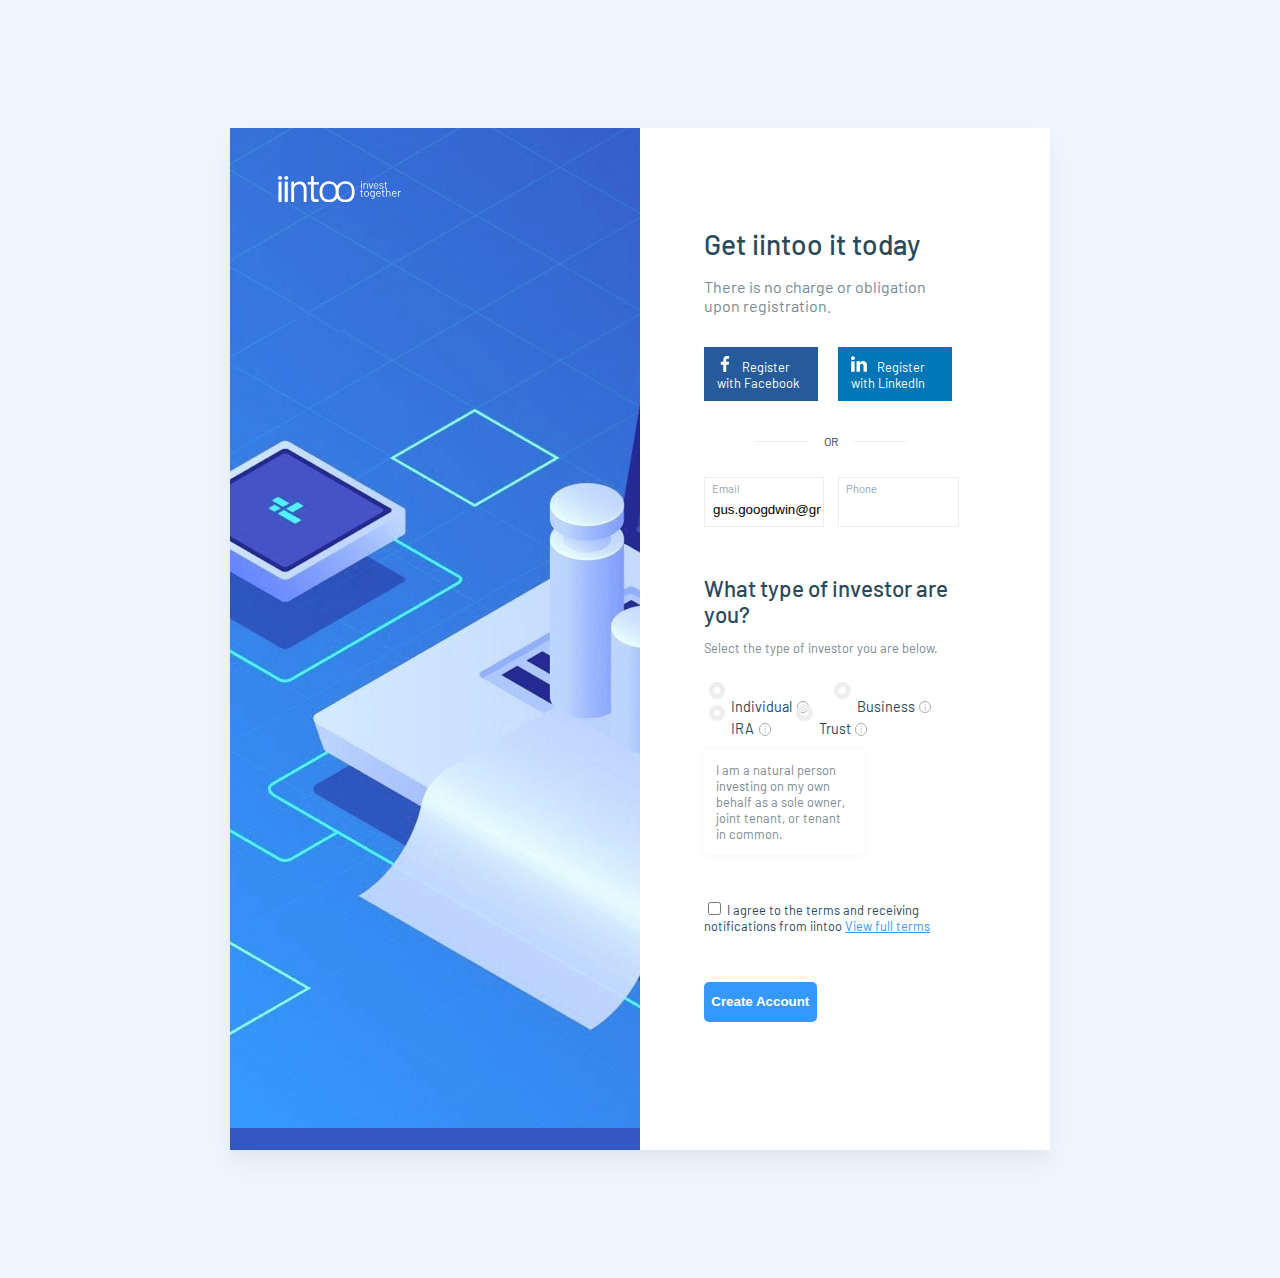
==== index.bem.html @ 9c7fa57f "some fixes and bem-version init" ====
<!DOCTYPE html>
<html lang="en">
  <head>
    <meta charset="utf-8">
    <title>CSS-Task by Loginov Ilya</title>
    <link href="https://fonts.googleapis.com/css2?family=Barlow:wght@300;400;500;700&display=swap" rel="stylesheet">
    <link href="css-task-styles.css" rel="stylesheet">
  </head>
  <body>
    <main class="create-account-box">
      <a href="/" class="logo" tabindex="9">iintoo</a>
      <form action="/" name="create-account" class="create-account">
        <section class="user-reg">
          <h1>Get iintoo it today</h1>
          <p>There is no charge or obligation upon registration.</p>
          <ul class="reg-with">
            <li><a href="#" tabindex="1" class="reg-with-facebook">Register with Facebook</a></li>
            <li class="right"><a href="#" tabindex="1" class="reg-with-linkedin">Register with LinkedIn</a></li>
          </ul>
          <div class="reg-or"><span>or</span></div>
          <ul class="reg-user">
            <li class="reg-user-email"><label for="email">Email</label><input type="text" id="email" tabindex="1" value="gus.googdwin@gmail.com"></input></li>
            <li class="reg-user-phone right"><label for="phone">Phone</label><input type="text" id="phone" tabindex="1"></input></li>
          </ul>
        </section>

        <section class="user-type">
          <h2>What type of investor are you?</h2>
          <p>Select the type of investor you are below.</p>
          <fieldset class="typeofinv">
            <label><input type="radio" name="typeofinv" value="Individual" tabindex="2">Individual</input></label>
            <label><input type="radio" name="typeofinv" value="Business" tabindex="3">Business</input></label>
            <label><input type="radio" name="typeofinv" value="IRA" tabindex="4">IRA</input></label>
            <label><input type="radio" name="typeofinv" value="Trust" tabindex="5">Trust</input></label>
            <p class="typeofinv-legend">I am a natural person investing on my own behalf as a sole owner, joint tenant, or tenant in common.</p>
          </fieldset>
          <label for="agreement"><input type="checkbox" id="agreement" name="agreement" tabindex="6"> I agree to the terms and receiving notifications from iintoo <a href="#" tabindex="7">View full terms</a></label>
        </section>

        <button type="submit" id="create" title="Create Account" tabindex="8">Create Account</button>
      </form>
    </main>
  </body>
</html>
---- css-task-styles.css ----
body {
  padding: 0;
  margin: 0;
  font-family: 'Barlow', sans-serif;
  background-color: #EFF6FF;
  color: #2A4A5C;
}

h1 {
  font-size: 1.75rem;
}
h2 {
  font-size: 1.4rem;
}
h1, h2 {
  margin-bottom: 0;
  font-weight: 500;
}

.create-account-box {
  position: relative;
  width: 64%;
  margin:10% auto;
  vertical-align: middle;
  background: #3557C3 url(img/bg.jpg) 0 0 no-repeat;
  background-size: content;
  -webkit-box-shadow: 0 14px 28px rgba(0,0,0,0.05), 0 10px 10px rgba(0,0,0,0.02);
  box-shadow: 0 14px 28px rgba(0,0,0,0.05), 0 10px 10px rgba(0,0,0,0.02);
}

  .create-account-box p {
    color: #7B8A92
  }

  .logo {
    position: absolute;
    z-index: 10;
    left: 3rem;
    top: 3rem;
    width: 123px;
    height: 26px;
    overflow: hidden;
    text-indent: -900px;
    background: transparent url(img/logo.svg) 0 0 no-repeat;
    background-size: cover
  }

  .create-account {
    background-color: #FFFFFF;
    margin-left: 50%;
    padding: 5rem 4rem;
  }

    .create-account button {
      width: 40%;
      padding: .8rem 0;
      margin: 3rem 0;
      border: none;
      background-color: #3698FB;
      color: #FFFFFF;
      text-align: center;
      font-weight: 700;
      border-radius: 5px;
      cursor: pointer;
      outline: none;
    }
    .create-account button:hover, .create-account button:focus {
      background-color: #36A8FF;
    }
    .create-account button:active {
      background-color: #3658EB;
    }

    .user-reg {
      margin-bottom: 3rem;
      width: 90%;
    }

      .user-reg ul {
        padding-left: 0
      }
      .user-reg ul::after {
        content: '';
        display: block;
        clear: both;
      }
      .user-reg li {
        list-style: none;
        float: left;
        width: 45%;
        margin-right: 4%;
      }
      .user-reg li.right {
        margin-right: 0;
        margin-left: 4%;
      }
      .reg-with {
        margin: 2em 0 2.5rem
      }
        .reg-with a {
          text-decoration: none;
          display: block;
          padding: .75em 1em;
          color: #FFFFFF;
          font-size: .8rem;
        }
        .reg-with a:hover, .reg-with a:active, .reg-with a:focus {opacity:.8}
        .reg-with-facebook {
          background-color: #255A9B
        }
        .reg-with-linkedin {
          background-color: #0076B6
        }
        .reg-with a::before {
          content: '';
          display: inline-block;
          background-size: 1.25em 1.25em;
          width: 2em;
          height: 1.25em;
        }
        .reg-with-facebook::before {
          background: url(img/facebook.svg) 0 0 no-repeat
        }
        .reg-with-linkedin::before {
          background: url(img/linkedin.svg) 0 0 no-repeat
        }

    .reg-or {
      text-align: center;
      width: 60%;
      margin: 1rem auto;
      position: relative;
      border-top: 1px solid #EEEEEE
    }
      .reg-or span {
        position: relative;
        font-size: .75rem;
        top: -.75rem;
        text-transform: uppercase;
        padding: .5rem 1rem;
        background-color: #FFFFFF;
        color: #2A4A5C;
      }

    .reg-user input {
      display: block;
      width: 95%;
      height: 1rem;
      padding-top: 1.5rem;
      padding-bottom: .5rem;
      padding-left: .5rem;
      border: 1px solid #EEEEEE;
      outline: none;
      color: #000;
    }
    .reg-user input:focus,
    .reg-user input:active {
      border-left-color: #3698FB
    }
    .reg-user li {
      position:relative;
    }
    .reg-user label {
      position: absolute;
      z-index: 5;
      left: 0; padding-left: .5rem;
      top: .3rem;
      width: 10rem;
      height: 1rem;
      color: #96A5B1;
      font-size: .7rem;
    }

    .user-type {
      font-size: .8rem;
    }
      .user-type a {
        color: #3698FB;
      }

    .typeofinv {
      border: none;
      padding-left: 0;
      margin: 2rem auto 1.5rem 0;
    }

      .typeofinv input {
        margin-right: .6rem;
        outline: none;
      	width: .8rem; height: 0;
      }
        .typeofinv input::before {
          content: "";
          position: relative;
          display: inline-block;
          top: -.8rem;
          border: 5px solid #EEEEEE;
          width: .4rem;
          height: .4rem;
          border-radius: 50%;
          transition: 0.3s ease-out;
        }
        .typeofinv input:focus::before, .typeofinv input:active::before, .typeofinv input:checked::before {
          border-color: #3698FB
        }
      .typeofinv label {
        vertical-align: middle;
        font-size: .9rem;
        margin-right: .5rem;
      }
      .typeofinv label::after {
        content: "i";
        display: inline-block;
        border: 1px solid #AFAFAF;
        border-radius: 50%;
        color: #AFAFAF;
        width: 1.2em;
        height: 1.2em;
        text-align: center;
        vertical-align: 1px;
        font-size: .55rem;
        line-height: 1.3;
        margin-left: .5em;
        margin-right: 1em;
        cursor: help;
      }
      .typeofinv-legend {
        width: 50%;
        padding: .75rem;
        color: #AFAFAF;
        font-size: 1em;
        box-shadow: 0 0 .8rem 1px rgba(0, 0, 0, 0.03)
      }
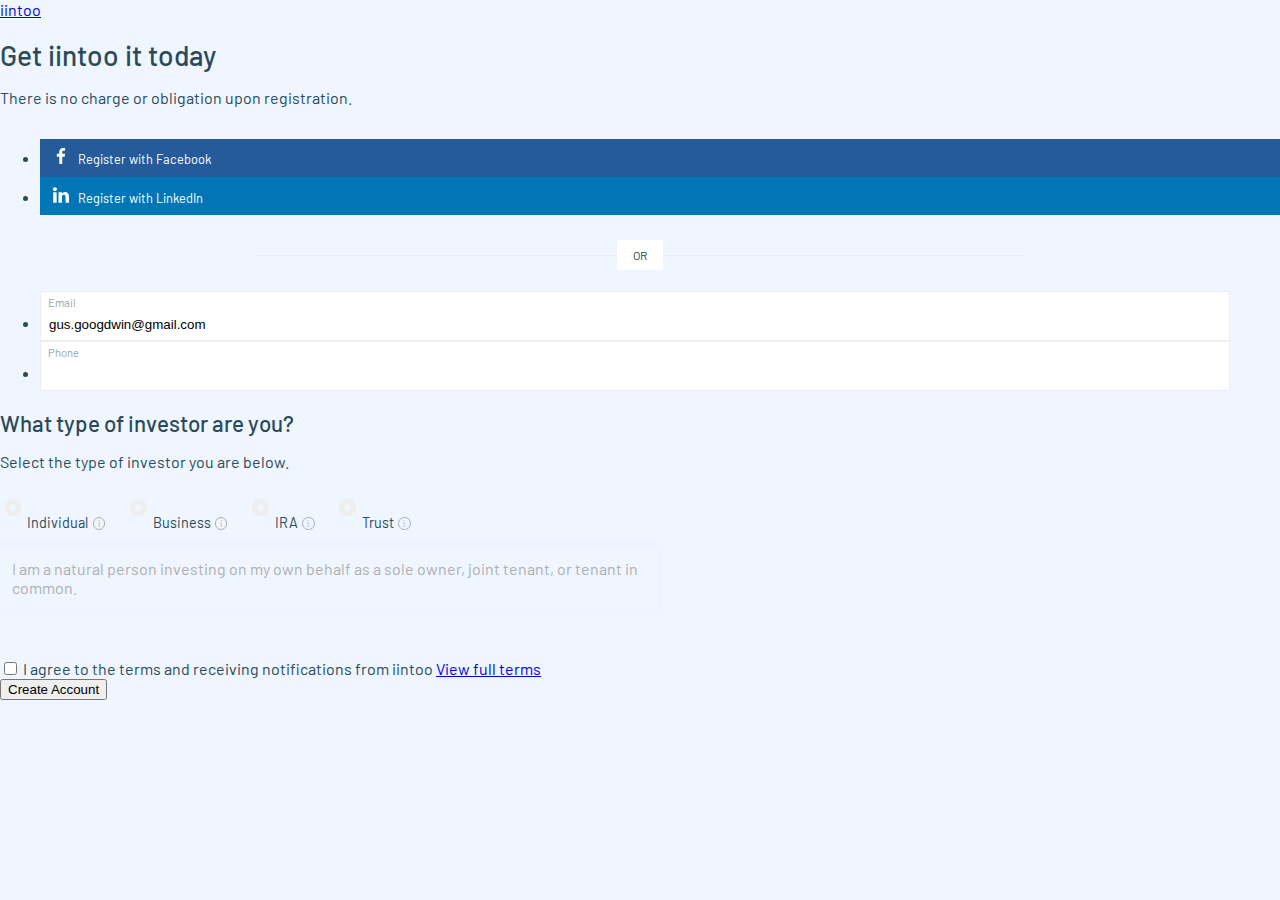
==== commit 777674f7: "add bem drafts" ====
--- a/index.bem.html
+++ b/index.bem.html
@@ -4,13 +4,13 @@
     <meta charset="utf-8">
     <title>CSS-Task by Loginov Ilya</title>
     <link href="https://fonts.googleapis.com/css2?family=Barlow:wght@300;400;500;700&display=swap" rel="stylesheet">
-    <link href="css-task-styles.css" rel="stylesheet">
+    <link href="bem-styles.css" rel="stylesheet">
   </head>
   <body>
-    <main class="create-account-box">
-      <a href="/" class="logo" tabindex="9">iintoo</a>
-      <form action="/" name="create-account" class="create-account">
-        <section class="user-reg">
+    <main class="signup">
+      <a href="/" class="signup__logo" tabindex="9">iintoo</a>
+      <form action="/" name="create-account" class="signup__form setuser">
+        <section class="setuser__reg">
           <h1>Get iintoo it today</h1>
           <p>There is no charge or obligation upon registration.</p>
           <ul class="reg-with">
@@ -24,7 +24,7 @@
           </ul>
         </section>
 
-        <section class="user-type">
+        <section class="setuser__type">
           <h2>What type of investor are you?</h2>
           <p>Select the type of investor you are below.</p>
           <fieldset class="typeofinv">
--- a/bem-styles.css
+++ b/bem-styles.css
@@ -0,0 +1,233 @@
+body {
+  padding: 0;
+  margin: 0;
+  font-family: 'Barlow', sans-serif;
+  background-color: #EFF6FF;
+  color: #2A4A5C;
+}
+
+h1 {
+  font-size: 1.75rem;
+}
+h2 {
+  font-size: 1.4rem;
+}
+h1, h2 {
+  margin-bottom: 0;
+  font-weight: 500;
+}
+
+.create-account-box {
+  position: relative;
+  width: 64%;
+  margin:10% auto;
+  vertical-align: middle;
+  background: #3557C3 url(img/bg.jpg) 0 0 no-repeat;
+  background-size: content;
+  -webkit-box-shadow: 0 14px 28px rgba(0,0,0,0.05), 0 10px 10px rgba(0,0,0,0.02);
+  box-shadow: 0 14px 28px rgba(0,0,0,0.05), 0 10px 10px rgba(0,0,0,0.02);
+}
+
+  .create-account-box p {
+    color: #7B8A92
+  }
+
+  .logo {
+    position: absolute;
+    z-index: 10;
+    left: 3rem;
+    top: 3rem;
+    width: 123px;
+    height: 26px;
+    overflow: hidden;
+    text-indent: -900px;
+    background: transparent url(img/logo.svg) 0 0 no-repeat;
+    background-size: cover
+  }
+
+  .create-account {
+    background-color: #FFFFFF;
+    margin-left: 50%;
+    padding: 5rem 4rem;
+  }
+
+    .create-account button {
+      width: 40%;
+      padding: .8rem 0;
+      margin: 3rem 0;
+      border: none;
+      background-color: #3698FB;
+      color: #FFFFFF;
+      text-align: center;
+      font-weight: 700;
+      border-radius: 5px;
+      cursor: pointer;
+      outline: none;
+    }
+    .create-account button:hover, .create-account button:focus {
+      background-color: #36A8FF;
+    }
+    .create-account button:active {
+      background-color: #3658EB;
+    }
+
+    .user-reg {
+      margin-bottom: 3rem;
+      width: 90%;
+    }
+
+      .user-reg ul {
+        padding-left: 0
+      }
+      .user-reg ul::after {
+        content: '';
+        display: block;
+        clear: both;
+      }
+      .user-reg li {
+        list-style: none;
+        float: left;
+        width: 45%;
+        margin-right: 4%;
+      }
+      .user-reg li.right {
+        margin-right: 0;
+        margin-left: 4%;
+      }
+      .reg-with {
+        margin: 2em 0 2.5rem
+      }
+        .reg-with a {
+          text-decoration: none;
+          display: block;
+          padding: .75em 1em;
+          color: #FFFFFF;
+          font-size: .8rem;
+        }
+        .reg-with a:hover, .reg-with a:active, .reg-with a:focus {opacity:.8}
+        .reg-with-facebook {
+          background-color: #255A9B
+        }
+        .reg-with-linkedin {
+          background-color: #0076B6
+        }
+        .reg-with a::before {
+          content: '';
+          display: inline-block;
+          background-size: 1.25em 1.25em;
+          width: 2em;
+          height: 1.25em;
+        }
+        .reg-with-facebook::before {
+          background: url(img/facebook.svg) 0 0 no-repeat
+        }
+        .reg-with-linkedin::before {
+          background: url(img/linkedin.svg) 0 0 no-repeat
+        }
+
+    .reg-or {
+      text-align: center;
+      width: 60%;
+      margin: 1rem auto;
+      position: relative;
+      border-top: 1px solid #EEEEEE
+    }
+      .reg-or span {
+        position: relative;
+        font-size: .75rem;
+        top: -.75rem;
+        text-transform: uppercase;
+        padding: .5rem 1rem;
+        background-color: #FFFFFF;
+        color: #2A4A5C;
+      }
+
+    .reg-user input {
+      display: block;
+      width: 95%;
+      height: 1rem;
+      padding-top: 1.5rem;
+      padding-bottom: .5rem;
+      padding-left: .5rem;
+      border: 1px solid #EEEEEE;
+      outline: none;
+      color: #000;
+    }
+    .reg-user input:focus,
+    .reg-user input:active {
+      border-left-color: #3698FB
+    }
+    .reg-user li {
+      position:relative;
+    }
+    .reg-user label {
+      position: absolute;
+      z-index: 5;
+      left: 0; padding-left: .5rem;
+      top: .3rem;
+      width: 10rem;
+      height: 1rem;
+      color: #96A5B1;
+      font-size: .7rem;
+    }
+
+    .user-type {
+      font-size: .8rem;
+    }
+      .user-type a {
+        color: #3698FB;
+      }
+
+    .typeofinv {
+      border: none;
+      padding-left: 0;
+      margin: 2rem auto 1.5rem 0;
+    }
+
+      .typeofinv input {
+        margin-right: .6rem;
+        outline: none;
+      	width: .8rem; height: 0;
+      }
+        .typeofinv input::before {
+          content: "";
+          position: relative;
+          display: inline-block;
+          top: -.8rem;
+          border: 5px solid #EEEEEE;
+          width: .4rem;
+          height: .4rem;
+          border-radius: 50%;
+          transition: 0.3s ease-out;
+        }
+        .typeofinv input:focus::before, .typeofinv input:active::before, .typeofinv input:checked::before {
+          border-color: #3698FB
+        }
+      .typeofinv label {
+        vertical-align: middle;
+        font-size: .9rem;
+        margin-right: .5rem;
+      }
+      .typeofinv label::after {
+        content: "i";
+        display: inline-block;
+        border: 1px solid #AFAFAF;
+        border-radius: 50%;
+        color: #AFAFAF;
+        width: 1.2em;
+        height: 1.2em;
+        text-align: center;
+        vertical-align: 1px;
+        font-size: .55rem;
+        line-height: 1.3;
+        margin-left: .5em;
+        margin-right: 1em;
+        cursor: help;
+      }
+      .typeofinv-legend {
+        width: 50%;
+        padding: .75rem;
+        color: #AFAFAF;
+        font-size: 1em;
+        box-shadow: 0 0 .8rem 1px rgba(0, 0, 0, 0.03)
+      }
